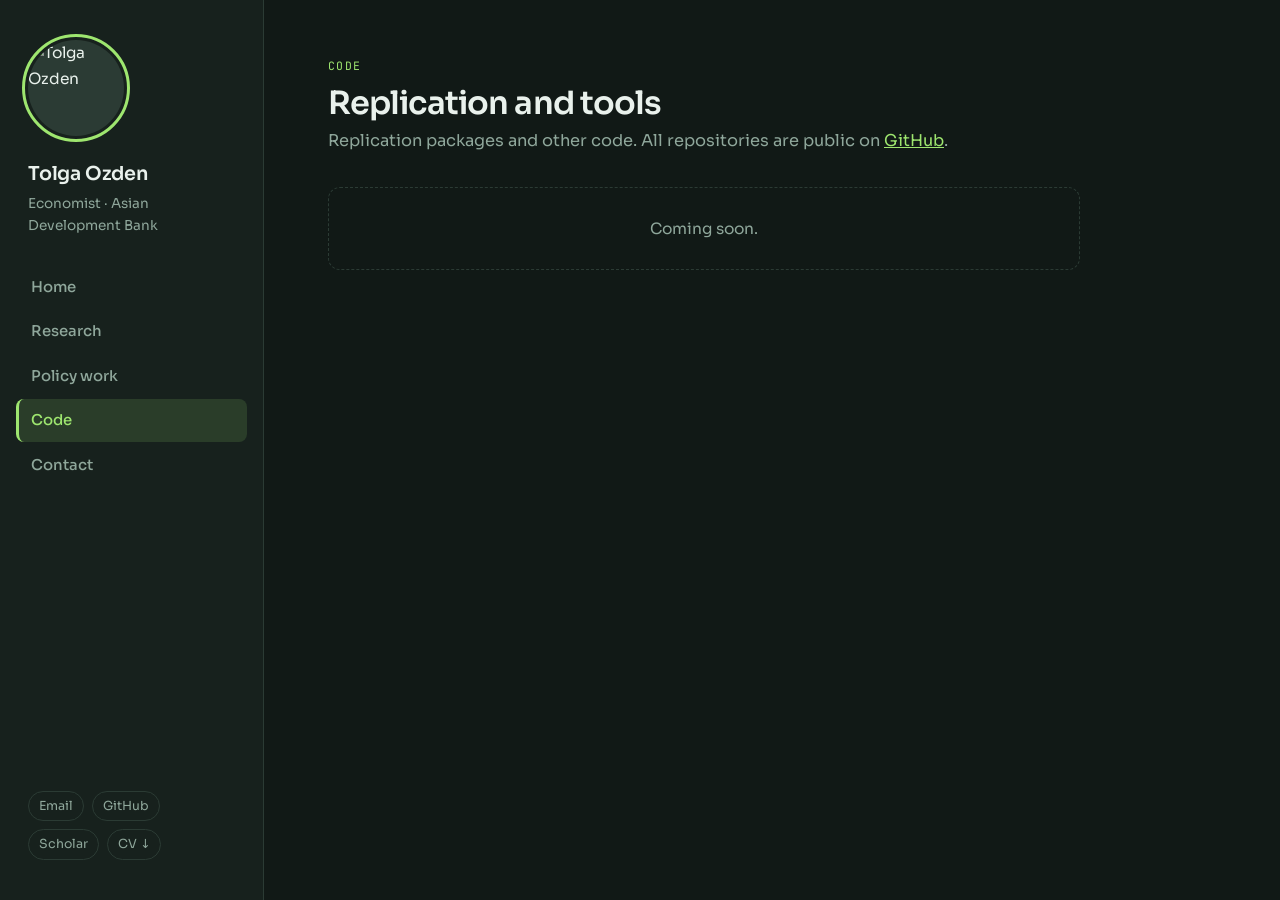
==== code.html @ a14cd28b "Add files via upload" ====
<!DOCTYPE html>
<html lang="en">
<head>
<meta charset="utf-8">
<meta name="viewport" content="width=device-width, initial-scale=1">
<title>Code — Tolga Ozden</title>
<meta name="description" content="Tolga Ozden, economist at the Asian Development Bank. Research in macroeconomics and time series econometrics.">
<link rel="preconnect" href="https://fonts.googleapis.com">
<link rel="preconnect" href="https://fonts.gstatic.com" crossorigin>
<link href="https://fonts.googleapis.com/css2?family=Sora:wght@400;500;600&family=JetBrains+Mono:wght@400;500&display=swap" rel="stylesheet">
<link rel="stylesheet" href="css/style.css">
</head>
<body>
<div class="layout">
<aside>
  <img class="avatar" src="img/tolga.jpg" alt="Tolga Ozden">
  <div class="who"><p class="n">Tolga Ozden</p><p class="r">Economist · Asian Development Bank</p></div>
  <nav>
    <a href="index.html">Home</a>
    <a href="research.html">Research</a>
    <a href="policy.html">Policy work</a>
    <a href="code.html" class="on">Code</a>
    <a href="contact.html">Contact</a>
  </nav>
  <div class="icons">
    <a href="mailto:tozden@adb.org">Email</a>
    <a href="https://github.com/tolgaozden">GitHub</a>
    <a href="https://scholar.google.com/citations?user=ezvLgX8AAAAJ&amp;hl=en&amp;oi=ao">Scholar</a>
    <a href="doc/CV_tolga.pdf">CV ↓</a>
  </div>
</aside>
<main>
  <p class="eyebrow">Code</p>
  <h1>Replication and tools</h1>
  <p class="sub">Replication packages and other code. All repositories are public on <a href="https://github.com/tolgaozden">GitHub</a>.</p>
  <div class="empty">Coming soon.</div>
</main>
</div>
</body>
</html>
---- css/style.css ----
/* tolgaozden.net — forest + lime palette, Sora */
:root{
  --bg:#111916;--side:#17211d;--card:#1a2622;--card-h:#203029;--line:#2b3b34;
  --ink:#e9f1ec;--muted:#8fa79b;
  --acc:#9ee66f;--acc-ink:#1a3208;--acc-soft:rgba(158,230,111,.14);
  --acc2:#f5c064;--acc2-soft:rgba(245,192,100,.15);
  --acc3:#7dd3fc;--acc3-soft:rgba(125,211,252,.15);
  --sans:"Sora",system-ui,sans-serif;--mono:"JetBrains Mono",ui-monospace,monospace;
}
*{box-sizing:border-box}
html{scroll-behavior:smooth}
body{margin:0;font-family:var(--sans);color:var(--ink);background:var(--bg);line-height:1.65;font-size:15.5px}
a{color:var(--acc)}
a:focus-visible{outline:2px solid var(--acc);outline-offset:2px}
.layout{display:flex;min-height:100vh}

/* sidebar */
aside{width:264px;flex:none;background:var(--side);border-right:1px solid var(--line);padding:40px 28px;position:sticky;top:0;height:100vh;display:flex;flex-direction:column}
.avatar{width:96px;height:96px;border-radius:50%;object-fit:cover;background:var(--line);display:block;outline:3px solid var(--acc);outline-offset:3px}
.who{margin:22px 0 26px}
.who .n{font-weight:600;font-size:1.2rem;margin:0;letter-spacing:-0.01em}
.who .r{color:var(--muted);font-size:.85rem;margin:3px 0 0}
nav a{display:flex;align-items:center;gap:10px;padding:9px 12px;margin:2px -12px;border-radius:8px;color:var(--muted);text-decoration:none;font-size:.93rem;font-weight:500;border-left:3px solid transparent}
nav a.on{background:var(--acc-soft);color:var(--acc);border-left-color:var(--acc)}
nav a:hover:not(.on){color:var(--ink);background:var(--card)}
.icons{margin-top:auto;display:flex;flex-wrap:wrap;gap:8px}
.icons a{color:var(--muted);text-decoration:none;font-size:.78rem;border:1px solid var(--line);padding:4px 10px;border-radius:999px}
.icons a:hover{color:var(--acc);border-color:var(--acc)}

/* main */
main{flex:1;padding:56px 64px;max-width:880px}
.eyebrow{font-family:var(--mono);font-size:.72rem;letter-spacing:.12em;text-transform:uppercase;color:var(--acc);margin:0 0 .6rem}
h1{font-size:2rem;font-weight:600;letter-spacing:-0.03em;margin:0 0 .4rem;line-height:1.15}
.sub{color:var(--muted);margin:0 0 2rem;font-size:1.02rem}
h2{font-size:.78rem;font-weight:600;text-transform:uppercase;letter-spacing:.1em;color:var(--muted);margin:2.6rem 0 1rem;display:flex;align-items:center;gap:12px}
h2::after{content:"";flex:1;height:1px;background:var(--line)}
.intro p{margin:0 0 1rem;font-size:1.05rem}

/* cards */
.card{background:var(--card);border:1px solid var(--line);border-radius:12px;padding:18px 20px;margin-bottom:12px;transition:background .15s,border-color .15s}
.card:hover{background:var(--card-h);border-color:var(--acc)}
.tag{display:inline-block;font-family:var(--mono);font-size:.7rem;padding:3px 9px;border-radius:5px;margin-bottom:8px;letter-spacing:.02em}
.tag.published{background:var(--acc-soft);color:var(--acc)}
.tag.wp{background:var(--acc2-soft);color:var(--acc2)}
.tag.review{background:var(--acc3-soft);color:var(--acc3)}
.yr{font-family:var(--mono);font-size:.74rem;color:var(--muted);margin-left:6px}
.card .t{font-weight:600;margin:0 0 3px;font-size:1.04rem;line-height:1.35}
.card .v{margin:0;color:var(--muted);font-size:.9rem}
.card .v em{font-style:italic;color:var(--ink)}
.btns{display:flex;flex-wrap:wrap;gap:8px;margin-top:12px}
.btns a{font-size:.8rem;text-decoration:none;border:1px solid var(--line);padding:5px 12px;border-radius:999px;color:var(--ink);background:var(--bg)}
.btns a:hover{border-color:var(--acc);color:var(--acc)}
.btns a.primary{background:var(--acc);color:var(--acc-ink);border-color:var(--acc);font-weight:600}
.btns a.primary:hover{color:var(--acc-ink);opacity:.9}

/* contact */
.contact .row{display:flex;gap:16px;padding:14px 0;border-bottom:1px solid var(--line)}
.contact .k{width:110px;color:var(--muted);font-size:.85rem;flex:none}
.empty{color:var(--muted);border:1px dashed var(--line);border-radius:12px;padding:28px;text-align:center}

@media(max-width:760px){
  .layout{flex-direction:column}
  aside{width:100%;height:auto;position:static;padding:20px;flex-direction:row;align-items:center;gap:14px;flex-wrap:wrap}
  .avatar{width:56px;height:56px}.who{margin:0}.icons{margin:0;width:100%}
  nav{display:flex;gap:2px;width:100%;overflow-x:auto}
  nav a{margin:0;white-space:nowrap;border-left:0;border-bottom:3px solid transparent;border-radius:8px 8px 0 0}
  nav a.on{border-bottom-color:var(--acc)}
  main{padding:28px 20px}
}
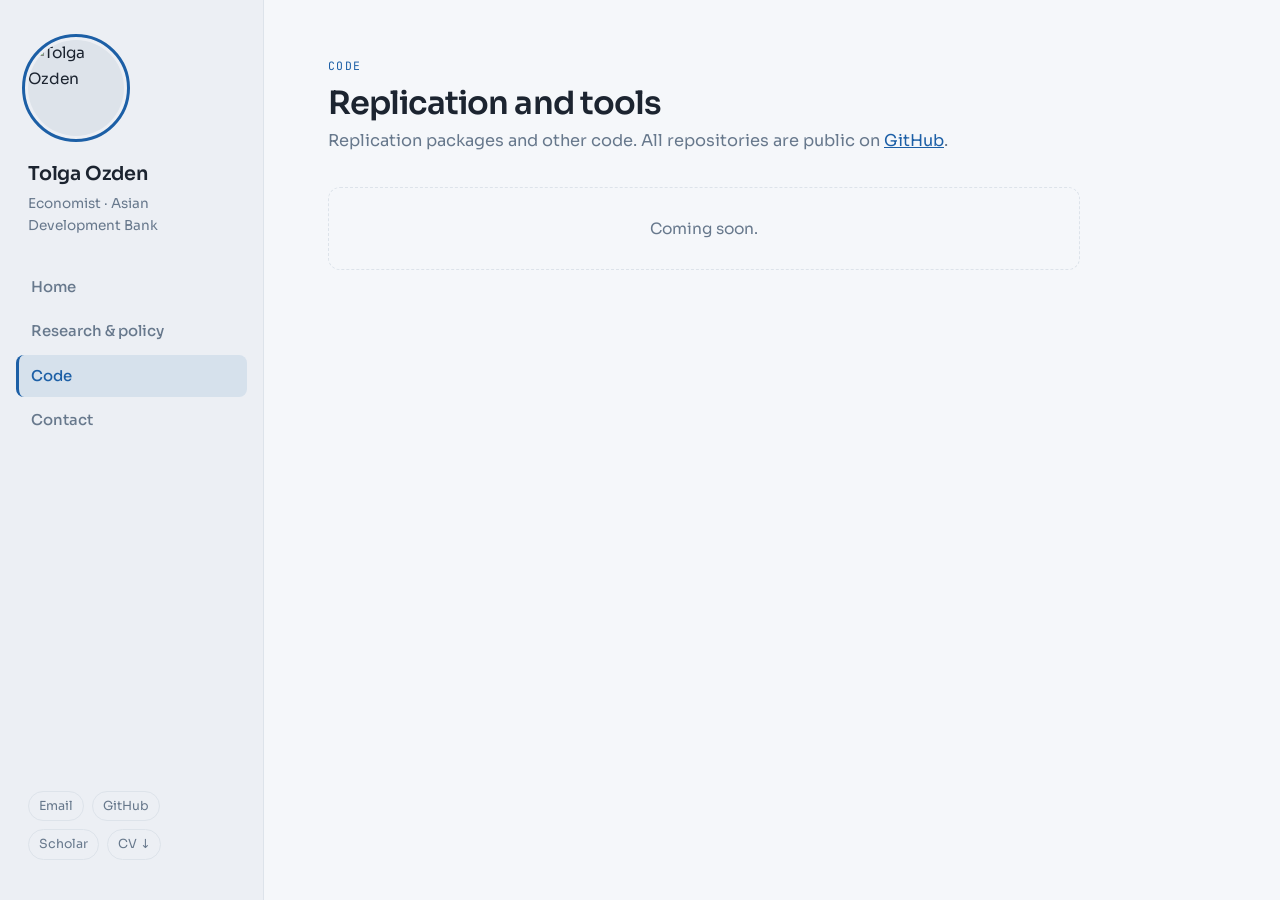
==== commit ac6212b9: "Merge research and policy pages; add ADO Sept 2026 and Prima paper - research.html now holds both li" ====
--- a/code.html
+++ b/code.html
@@ -17,8 +17,7 @@
   <div class="who"><p class="n">Tolga Ozden</p><p class="r">Economist · Asian Development Bank</p></div>
   <nav>
     <a href="index.html">Home</a>
-    <a href="research.html">Research</a>
-    <a href="policy.html">Policy work</a>
+    <a href="research.html">Research &amp; policy</a>
     <a href="code.html" class="on">Code</a>
     <a href="contact.html">Contact</a>
   </nav>
--- a/css/style.css
+++ b/css/style.css
@@ -1,10 +1,10 @@
-/* tolgaozden.net — forest + lime palette, Sora */
+/* tolgaozden.net — porcelain + blue palette, Sora */
 :root{
-  --bg:#111916;--side:#17211d;--card:#1a2622;--card-h:#203029;--line:#2b3b34;
-  --ink:#e9f1ec;--muted:#8fa79b;
-  --acc:#9ee66f;--acc-ink:#1a3208;--acc-soft:rgba(158,230,111,.14);
-  --acc2:#f5c064;--acc2-soft:rgba(245,192,100,.15);
-  --acc3:#7dd3fc;--acc3-soft:rgba(125,211,252,.15);
+  --bg:#f5f7fa;--side:#eceff4;--card:#ffffff;--card-h:#fafbfd;--line:#dde3ea;
+  --ink:#1c2430;--muted:#67788c;
+  --acc:#1c5fa6;--acc-ink:#ffffff;--acc-soft:rgba(28,95,166,.1);
+  --acc2:#0f8a6d;--acc2-soft:rgba(15,138,109,.12);
+  --acc3:#b0530b;--acc3-soft:rgba(176,83,11,.1);
   --sans:"Sora",system-ui,sans-serif;--mono:"JetBrains Mono",ui-monospace,monospace;
 }
 *{box-sizing:border-box}
@@ -47,6 +47,12 @@
 .card .t{font-weight:600;margin:0 0 3px;font-size:1.04rem;line-height:1.35}
 .card .v{margin:0;color:var(--muted);font-size:.9rem}
 .card .v em{font-style:italic;color:var(--ink)}
+.subs{list-style:none;margin:10px 0 0;padding:10px 0 0;border-top:1px dashed var(--line)}
+.subs li{position:relative;padding-left:18px;margin:4px 0;color:var(--muted);font-size:.88rem;line-height:1.45}
+.subs li::before{content:"↳";position:absolute;left:0;color:var(--acc)}
+.subs .st{color:var(--ink)}
+.jump{margin:0;font-size:.9rem;color:var(--muted)}
+h2[id]{scroll-margin-top:24px}
 .btns{display:flex;flex-wrap:wrap;gap:8px;margin-top:12px}
 .btns a{font-size:.8rem;text-decoration:none;border:1px solid var(--line);padding:5px 12px;border-radius:999px;color:var(--ink);background:var(--bg)}
 .btns a:hover{border-color:var(--acc);color:var(--acc)}
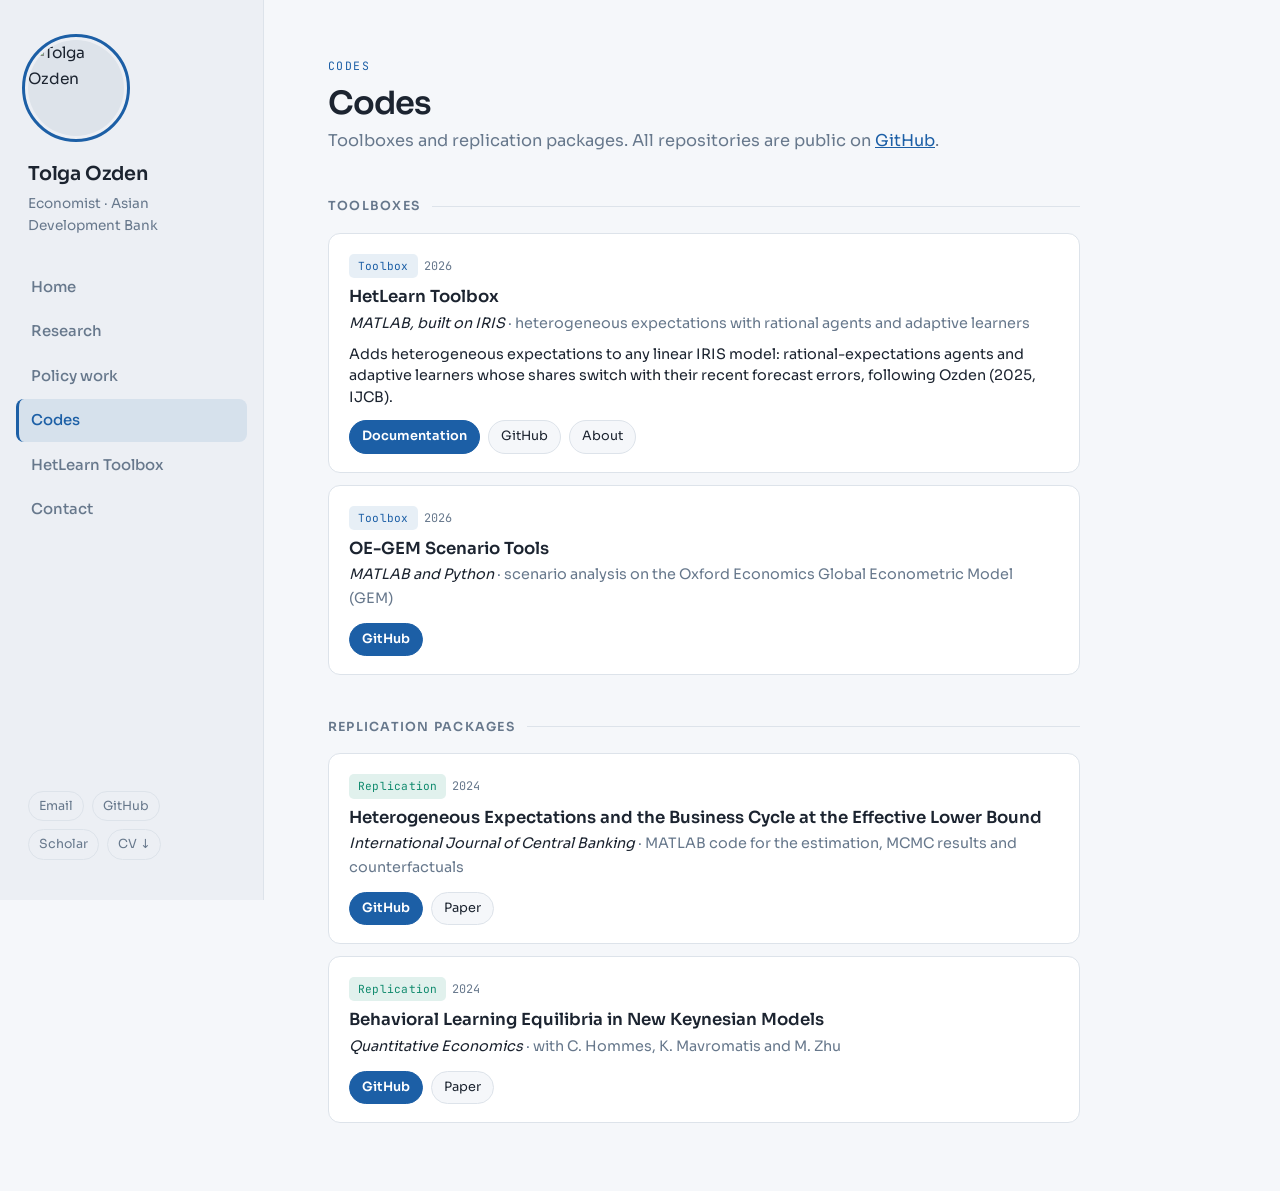
==== commit 17c61f19: "Fill the Codes page (code.html) Lists toolboxes (HetLearn Toolbox, OE-GEM Scenario Tools) and replic" ====
--- a/code.html
+++ b/code.html
@@ -3,7 +3,7 @@
 <head>
 <meta charset="utf-8">
 <meta name="viewport" content="width=device-width, initial-scale=1">
-<title>Code — Tolga Ozden</title>
+<title>Codes — Tolga Ozden</title>
 <meta name="description" content="Tolga Ozden, economist at the Asian Development Bank. Research in macroeconomics and time series econometrics.">
 <link rel="preconnect" href="https://fonts.googleapis.com">
 <link rel="preconnect" href="https://fonts.gstatic.com" crossorigin>
@@ -17,8 +17,10 @@
   <div class="who"><p class="n">Tolga Ozden</p><p class="r">Economist · Asian Development Bank</p></div>
   <nav>
     <a href="index.html">Home</a>
-    <a href="research.html">Research &amp; policy</a>
-    <a href="code.html" class="on">Code</a>
+    <a href="research.html">Research</a>
+    <a href="policy.html">Policy work</a>
+    <a href="code.html" class="on">Codes</a>
+    <a href="hetlearn.html">HetLearn Toolbox</a>
     <a href="contact.html">Contact</a>
   </nav>
   <div class="icons">
@@ -29,11 +31,37 @@
   </div>
 </aside>
 <main>
-  <p class="eyebrow">Code</p>
-  <h1>Replication and tools</h1>
-  <p class="sub">Replication packages and other code. All repositories are public on <a href="https://github.com/tolgaozden">GitHub</a>.</p>
-  <div class="empty">Coming soon.</div>
+  <p class="eyebrow">Codes</p>
+  <h1>Codes</h1>
+  <p class="sub">Toolboxes and replication packages. All repositories are public on <a href="https://github.com/tolgaozden">GitHub</a>.</p>
+
+  <h2>Toolboxes</h2>
+  <div class="card"><span class="tag tool">Toolbox</span><span class="yr">2026</span>
+    <p class="t">HetLearn Toolbox</p>
+    <p class="v"><em>MATLAB, built on IRIS</em> · heterogeneous expectations with rational agents and adaptive learners</p>
+    <p class="d">Adds heterogeneous expectations to any linear IRIS model: rational-expectations agents and adaptive learners whose shares switch with their recent forecast errors, following Ozden (2025, IJCB).</p>
+    <div class="btns"><a class="primary" href="https://tolgaozden.net/iris_toolbox_learning/">Documentation</a><a href="https://github.com/tolgaozden/iris_toolbox_learning">GitHub</a><a href="hetlearn.html">About</a></div>
+  </div>
+  <div class="card"><span class="tag tool">Toolbox</span><span class="yr">2026</span>
+    <p class="t">OE-GEM Scenario Tools</p>
+    <p class="v"><em>MATLAB and Python</em> · scenario analysis on the Oxford Economics Global Econometric Model (GEM)</p>
+    <div class="btns"><a class="primary" href="https://github.com/tolgaozden/OE-GEM-scenario-tools">GitHub</a></div>
+  </div>
+
+  <h2>Replication packages</h2>
+  <div class="card"><span class="tag repl">Replication</span><span class="yr">2024</span>
+    <p class="t">Heterogeneous Expectations and the Business Cycle at the Effective Lower Bound</p>
+    <p class="v"><em>International Journal of Central Banking</em> · MATLAB code for the estimation, MCMC results and counterfactuals</p>
+    <div class="btns"><a class="primary" href="https://github.com/tolgaozden/hetero_update">GitHub</a><a href="https://www.ijcb.org/journal/ozden_forth.pdf">Paper</a></div>
+  </div>
+  <div class="card"><span class="tag repl">Replication</span><span class="yr">2024</span>
+    <p class="t">Behavioral Learning Equilibria in New Keynesian Models</p>
+    <p class="v"><em>Quantitative Economics</em> · with C. Hommes, K. Mavromatis and M. Zhu</p>
+    <div class="btns"><a class="primary" href="https://github.com/tolgaozden/Replication_HMOZ_2023_QE">GitHub</a><a href="https://onlinelibrary.wiley.com/doi/full/10.3982/QE1533">Paper</a></div>
+  </div>
 </main>
 </div>
+<script>var clicky_site_ids = clicky_site_ids || []; clicky_site_ids.push(101237473);</script>
+<script async src="https://static.getclicky.com/js"></script>
 </body>
 </html>
--- a/css/style.css
+++ b/css/style.css
@@ -43,6 +43,10 @@
 .tag.published{background:var(--acc-soft);color:var(--acc)}
 .tag.wp{background:var(--acc2-soft);color:var(--acc2)}
 .tag.review{background:var(--acc3-soft);color:var(--acc3)}
+.tag.tool{background:var(--acc-soft);color:var(--acc)}
+.tag.repl{background:var(--acc2-soft);color:var(--acc2)}
+.card .d{margin:8px 0 0;font-size:.9rem;line-height:1.5}
+h1 + .card{margin-top:1.8rem}
 .yr{font-family:var(--mono);font-size:.74rem;color:var(--muted);margin-left:6px}
 .card .t{font-weight:600;margin:0 0 3px;font-size:1.04rem;line-height:1.35}
 .card .v{margin:0;color:var(--muted);font-size:.9rem}
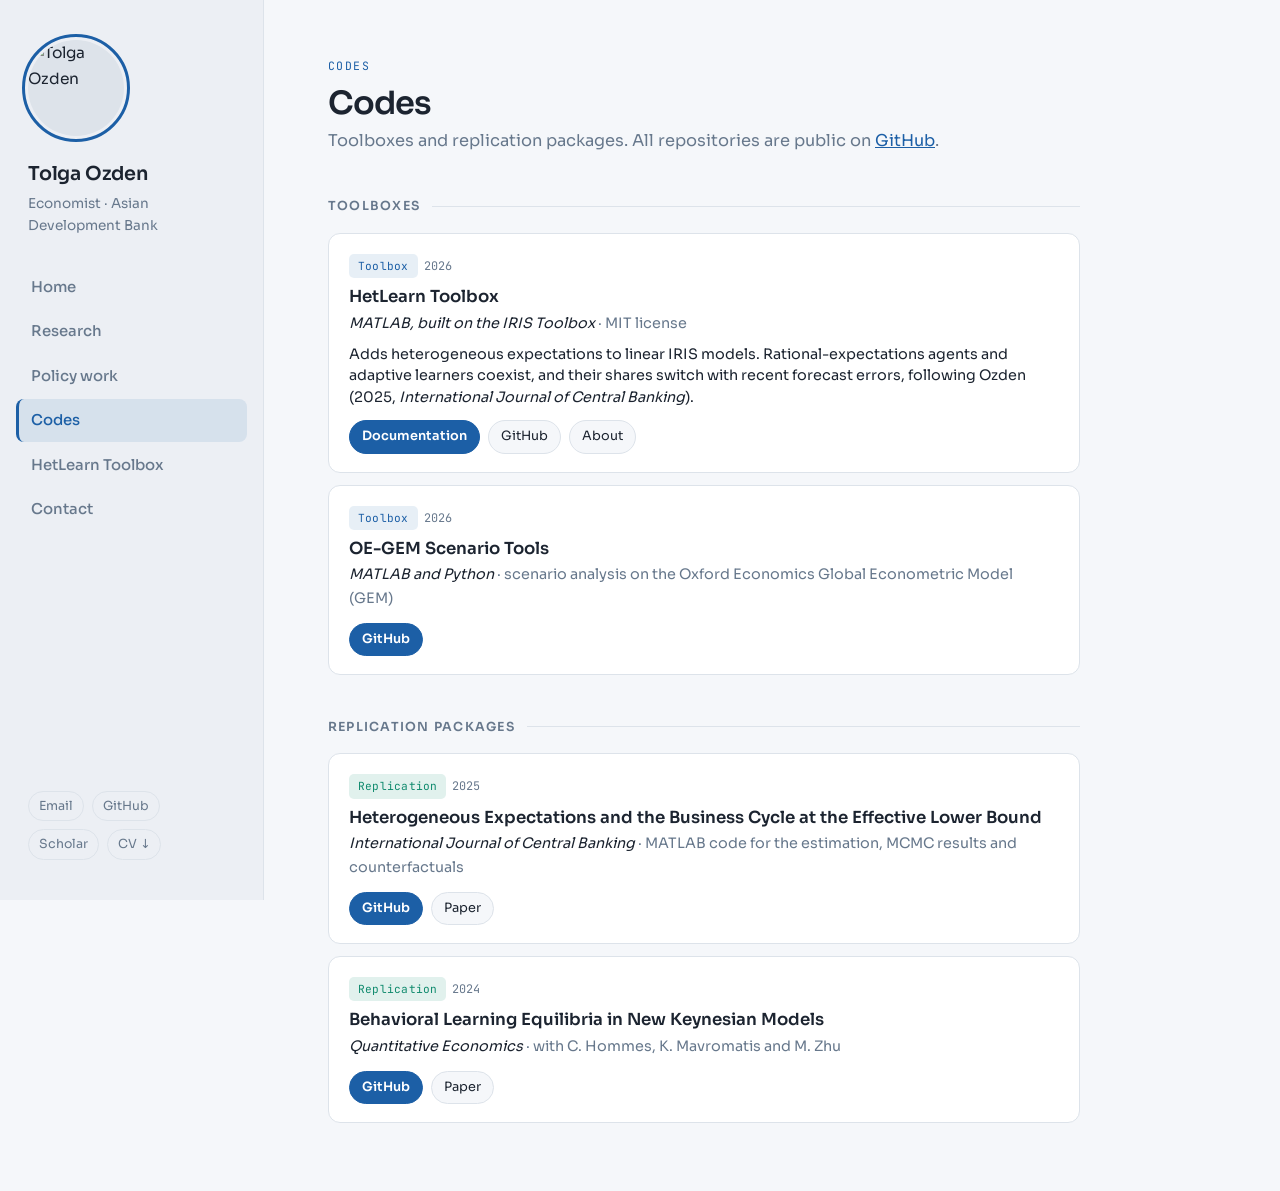
==== commit 6c74cea4: "Tighten Codes page descriptions (code.html) HetLearn card: spells out the journal name, states the l" ====
--- a/code.html
+++ b/code.html
@@ -3,7 +3,7 @@
 <head>
 <meta charset="utf-8">
 <meta name="viewport" content="width=device-width, initial-scale=1">
-<title>Codes — Tolga Ozden</title>
+<title>Codes | Tolga Ozden</title>
 <meta name="description" content="Tolga Ozden, economist at the Asian Development Bank. Research in macroeconomics and time series econometrics.">
 <link rel="preconnect" href="https://fonts.googleapis.com">
 <link rel="preconnect" href="https://fonts.gstatic.com" crossorigin>
@@ -38,8 +38,8 @@
   <h2>Toolboxes</h2>
   <div class="card"><span class="tag tool">Toolbox</span><span class="yr">2026</span>
     <p class="t">HetLearn Toolbox</p>
-    <p class="v"><em>MATLAB, built on IRIS</em> · heterogeneous expectations with rational agents and adaptive learners</p>
-    <p class="d">Adds heterogeneous expectations to any linear IRIS model: rational-expectations agents and adaptive learners whose shares switch with their recent forecast errors, following Ozden (2025, IJCB).</p>
+    <p class="v"><em>MATLAB, built on the IRIS Toolbox</em> · MIT license</p>
+    <p class="d">Adds heterogeneous expectations to linear IRIS models. Rational-expectations agents and adaptive learners coexist, and their shares switch with recent forecast errors, following Ozden (2025, <em>International Journal of Central Banking</em>).</p>
     <div class="btns"><a class="primary" href="https://tolgaozden.net/iris_toolbox_learning/">Documentation</a><a href="https://github.com/tolgaozden/iris_toolbox_learning">GitHub</a><a href="hetlearn.html">About</a></div>
   </div>
   <div class="card"><span class="tag tool">Toolbox</span><span class="yr">2026</span>
@@ -49,7 +49,7 @@
   </div>
 
   <h2>Replication packages</h2>
-  <div class="card"><span class="tag repl">Replication</span><span class="yr">2024</span>
+  <div class="card"><span class="tag repl">Replication</span><span class="yr">2025</span>
     <p class="t">Heterogeneous Expectations and the Business Cycle at the Effective Lower Bound</p>
     <p class="v"><em>International Journal of Central Banking</em> · MATLAB code for the estimation, MCMC results and counterfactuals</p>
     <div class="btns"><a class="primary" href="https://github.com/tolgaozden/hetero_update">GitHub</a><a href="https://www.ijcb.org/journal/ozden_forth.pdf">Paper</a></div>
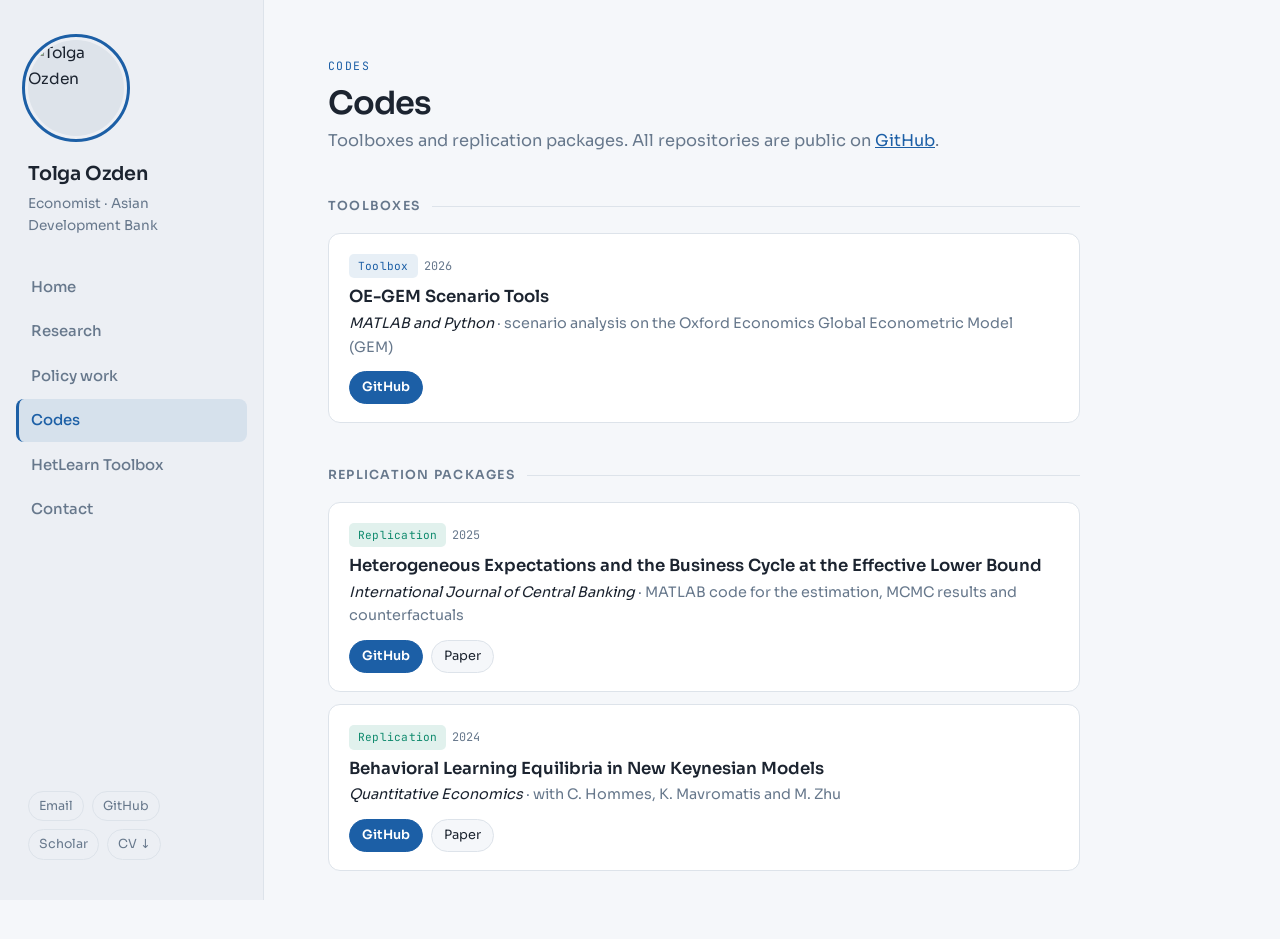
==== commit fcae6136: "Remove HetLearn from the Codes page (code.html) HetLearn has its own page, so the Codes page no long" ====
--- a/code.html
+++ b/code.html
@@ -37,12 +37,6 @@
 
   <h2>Toolboxes</h2>
   <div class="card"><span class="tag tool">Toolbox</span><span class="yr">2026</span>
-    <p class="t">HetLearn Toolbox</p>
-    <p class="v"><em>MATLAB, built on the IRIS Toolbox</em> · MIT license</p>
-    <p class="d">Adds heterogeneous expectations to linear IRIS models. Rational-expectations agents and adaptive learners coexist, and their shares switch with recent forecast errors, following Ozden (2025, <em>International Journal of Central Banking</em>).</p>
-    <div class="btns"><a class="primary" href="https://tolgaozden.net/iris_toolbox_learning/">Documentation</a><a href="https://github.com/tolgaozden/iris_toolbox_learning">GitHub</a><a href="hetlearn.html">About</a></div>
-  </div>
-  <div class="card"><span class="tag tool">Toolbox</span><span class="yr">2026</span>
     <p class="t">OE-GEM Scenario Tools</p>
     <p class="v"><em>MATLAB and Python</em> · scenario analysis on the Oxford Economics Global Econometric Model (GEM)</p>
     <div class="btns"><a class="primary" href="https://github.com/tolgaozden/OE-GEM-scenario-tools">GitHub</a></div>
--- a/css/style.css
+++ b/css/style.css
@@ -47,6 +47,7 @@
 .tag.repl{background:var(--acc2-soft);color:var(--acc2)}
 .card .d{margin:8px 0 0;font-size:.9rem;line-height:1.5}
 h1 + .card{margin-top:1.8rem}
+.note{margin:2rem 0 0;padding:14px 18px;border:1px dashed var(--line);border-radius:12px;color:var(--muted);font-size:.88rem;line-height:1.5}
 .yr{font-family:var(--mono);font-size:.74rem;color:var(--muted);margin-left:6px}
 .card .t{font-weight:600;margin:0 0 3px;font-size:1.04rem;line-height:1.35}
 .card .v{margin:0;color:var(--muted);font-size:.9rem}
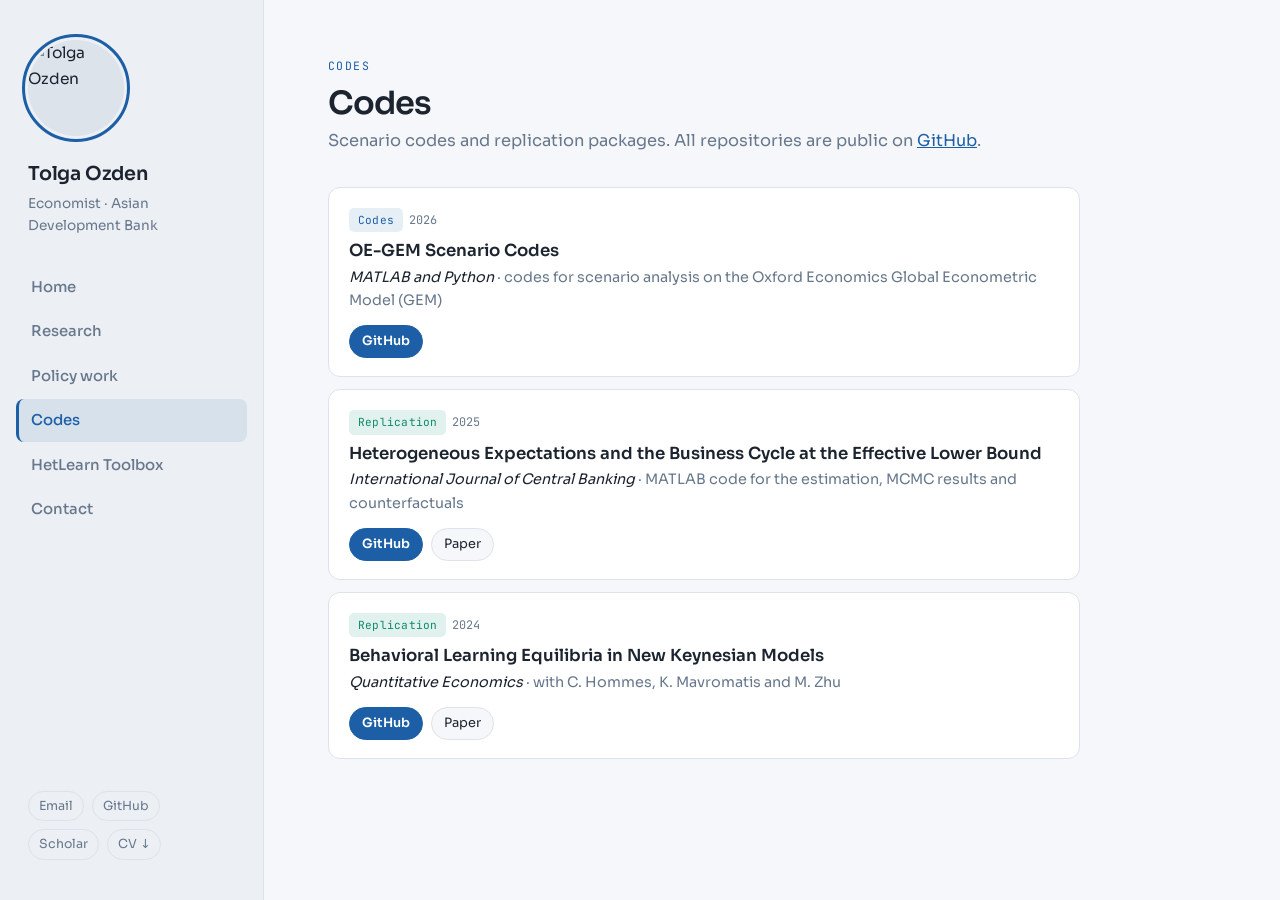
==== commit 196df235: "List OE-GEM as scenario codes, not a toolbox (code.html) Only the HetLearn Toolbox, which has its ow" ====
--- a/code.html
+++ b/code.html
@@ -33,16 +33,13 @@
 <main>
   <p class="eyebrow">Codes</p>
   <h1>Codes</h1>
-  <p class="sub">Toolboxes and replication packages. All repositories are public on <a href="https://github.com/tolgaozden">GitHub</a>.</p>
+  <p class="sub">Scenario codes and replication packages. All repositories are public on <a href="https://github.com/tolgaozden">GitHub</a>.</p>
 
-  <h2>Toolboxes</h2>
-  <div class="card"><span class="tag tool">Toolbox</span><span class="yr">2026</span>
-    <p class="t">OE-GEM Scenario Tools</p>
-    <p class="v"><em>MATLAB and Python</em> · scenario analysis on the Oxford Economics Global Econometric Model (GEM)</p>
+  <div class="card"><span class="tag code">Codes</span><span class="yr">2026</span>
+    <p class="t">OE-GEM Scenario Codes</p>
+    <p class="v"><em>MATLAB and Python</em> · codes for scenario analysis on the Oxford Economics Global Econometric Model (GEM)</p>
     <div class="btns"><a class="primary" href="https://github.com/tolgaozden/OE-GEM-scenario-tools">GitHub</a></div>
   </div>
-
-  <h2>Replication packages</h2>
   <div class="card"><span class="tag repl">Replication</span><span class="yr">2025</span>
     <p class="t">Heterogeneous Expectations and the Business Cycle at the Effective Lower Bound</p>
     <p class="v"><em>International Journal of Central Banking</em> · MATLAB code for the estimation, MCMC results and counterfactuals</p>
--- a/css/style.css
+++ b/css/style.css
@@ -43,7 +43,7 @@
 .tag.published{background:var(--acc-soft);color:var(--acc)}
 .tag.wp{background:var(--acc2-soft);color:var(--acc2)}
 .tag.review{background:var(--acc3-soft);color:var(--acc3)}
-.tag.tool{background:var(--acc-soft);color:var(--acc)}
+.tag.code{background:var(--acc-soft);color:var(--acc)}
 .tag.repl{background:var(--acc2-soft);color:var(--acc2)}
 .card .d{margin:8px 0 0;font-size:.9rem;line-height:1.5}
 h1 + .card{margin-top:1.8rem}
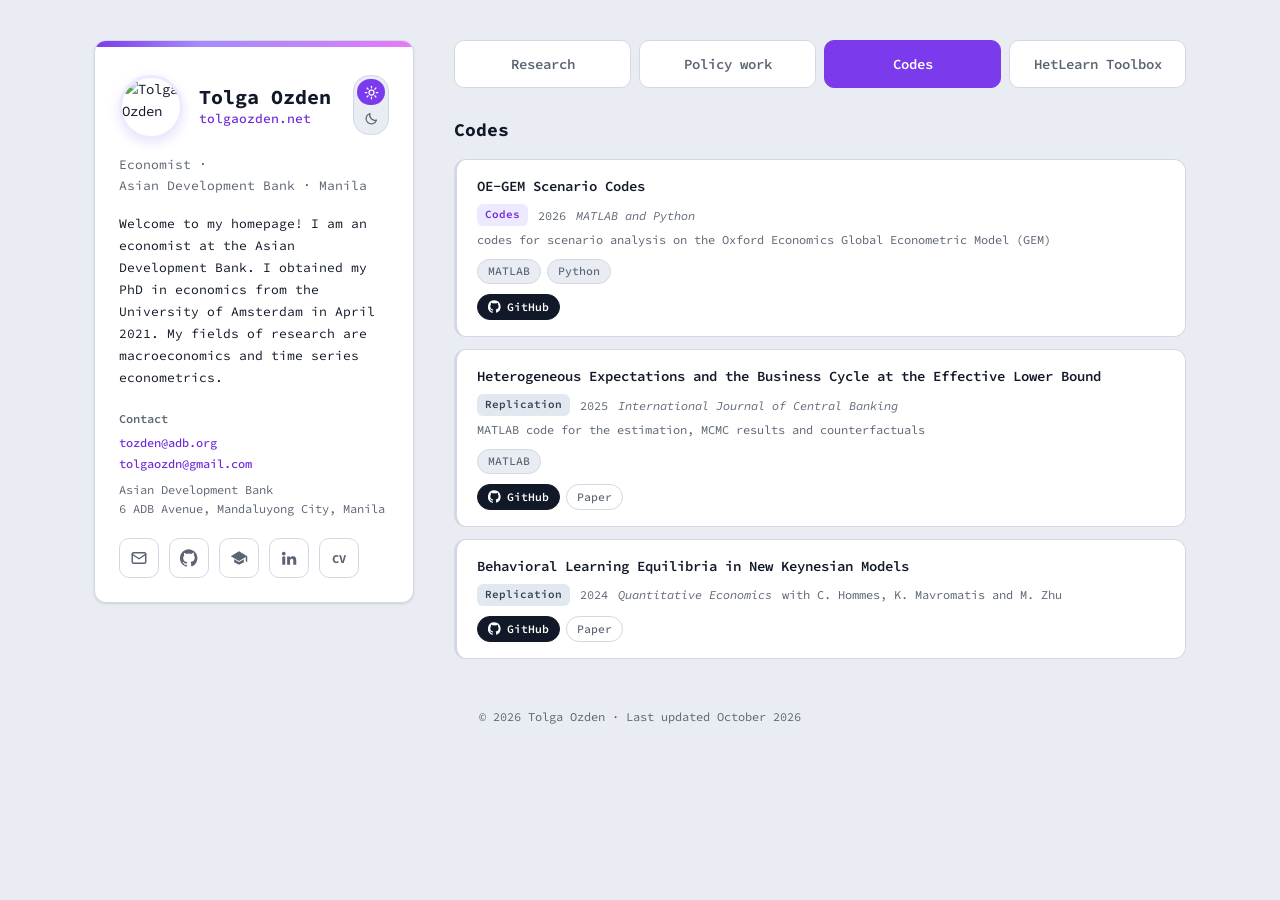
==== commit 2c81dba0: "Redirect code.html to the Codes tab (code.html) Old links to code.html open index.html#codes." ====
--- a/code.html
+++ b/code.html
@@ -1,58 +1,13 @@
-<!DOCTYPE html>
+<!doctype html>
 <html lang="en">
 <head>
 <meta charset="utf-8">
-<meta name="viewport" content="width=device-width, initial-scale=1">
 <title>Codes | Tolga Ozden</title>
-<meta name="description" content="Tolga Ozden, economist at the Asian Development Bank. Research in macroeconomics and time series econometrics.">
-<link rel="preconnect" href="https://fonts.googleapis.com">
-<link rel="preconnect" href="https://fonts.gstatic.com" crossorigin>
-<link href="https://fonts.googleapis.com/css2?family=Sora:wght@400;500;600&family=JetBrains+Mono:wght@400;500&display=swap" rel="stylesheet">
-<link rel="stylesheet" href="css/style.css">
+<script>location.replace('index.html#codes');</script>
+<meta http-equiv="refresh" content="0; url=index.html#codes">
+<link rel="canonical" href="https://tolgaozden.net/index.html#codes">
 </head>
 <body>
-<div class="layout">
-<aside>
-  <img class="avatar" src="img/tolga.jpg" alt="Tolga Ozden">
-  <div class="who"><p class="n">Tolga Ozden</p><p class="r">Economist · Asian Development Bank</p></div>
-  <nav>
-    <a href="index.html">Home</a>
-    <a href="research.html">Research</a>
-    <a href="policy.html">Policy work</a>
-    <a href="code.html" class="on">Codes</a>
-    <a href="hetlearn.html">HetLearn Toolbox</a>
-    <a href="contact.html">Contact</a>
-  </nav>
-  <div class="icons">
-    <a href="mailto:tozden@adb.org">Email</a>
-    <a href="https://github.com/tolgaozden">GitHub</a>
-    <a href="https://scholar.google.com/citations?user=ezvLgX8AAAAJ&amp;hl=en&amp;oi=ao">Scholar</a>
-    <a href="doc/CV_tolga.pdf">CV ↓</a>
-  </div>
-</aside>
-<main>
-  <p class="eyebrow">Codes</p>
-  <h1>Codes</h1>
-  <p class="sub">Scenario codes and replication packages. All repositories are public on <a href="https://github.com/tolgaozden">GitHub</a>.</p>
-
-  <div class="card"><span class="tag code">Codes</span><span class="yr">2026</span>
-    <p class="t">OE-GEM Scenario Codes</p>
-    <p class="v"><em>MATLAB and Python</em> · codes for scenario analysis on the Oxford Economics Global Econometric Model (GEM)</p>
-    <div class="btns"><a class="primary" href="https://github.com/tolgaozden/OE-GEM-scenario-tools">GitHub</a></div>
-  </div>
-  <div class="card"><span class="tag repl">Replication</span><span class="yr">2025</span>
-    <p class="t">Heterogeneous Expectations and the Business Cycle at the Effective Lower Bound</p>
-    <p class="v"><em>International Journal of Central Banking</em> · MATLAB code for the estimation, MCMC results and counterfactuals</p>
-    <div class="btns"><a class="primary" href="https://github.com/tolgaozden/hetero_update">GitHub</a><a href="https://www.ijcb.org/journal/ozden_forth.pdf">Paper</a></div>
-  </div>
-  <div class="card"><span class="tag repl">Replication</span><span class="yr">2024</span>
-    <p class="t">Behavioral Learning Equilibria in New Keynesian Models</p>
-    <p class="v"><em>Quantitative Economics</em> · with C. Hommes, K. Mavromatis and M. Zhu</p>
-    <div class="btns"><a class="primary" href="https://github.com/tolgaozden/Replication_HMOZ_2023_QE">GitHub</a><a href="https://onlinelibrary.wiley.com/doi/full/10.3982/QE1533">Paper</a></div>
-  </div>
-</main>
-</div>
-<script>var clicky_site_ids = clicky_site_ids || []; clicky_site_ids.push(101237473);</script>
-<script async src="https://static.getclicky.com/js"></script>
+<p>Moved to the <a href="index.html#codes">Codes tab on tolgaozden.net</a>.</p>
 </body>
 </html>
